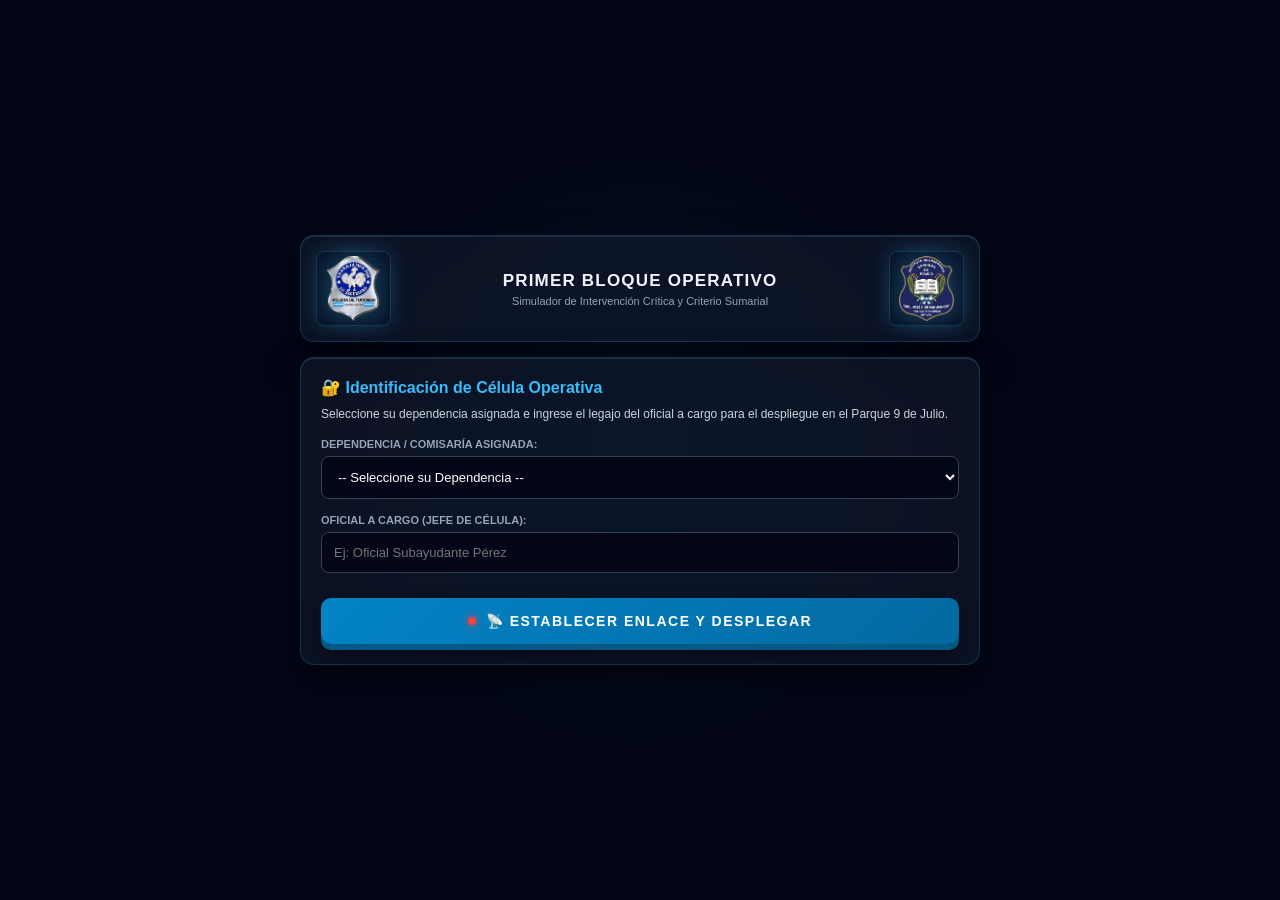
==== index.html @ 7510c579 "Rename INDEX.html to index.html" ====
<!DOCTYPE html>
<html lang="es">
<head>
    <meta charset="UTF-8">
    <meta name="viewport" content="width=device-width, initial-scale=1.0, maximum-scale=1.0, user-scalable=no">
    <title>Simulador Táctico Avanzado - IES Policial Tucumán</title>
    <link rel="stylesheet" href="style.css">
</head>
<body>

    <!-- EFECTO DE ILUMINACIÓN DINÁMICA DE FONDO (NEOFOTOGRAFÍA) -->
    <div class="ambient-glow"></div>

    <div class="tactical-container">
        <!-- HEADER INSTITUCIONAL CON LOS ESCUDOS .PNG -->
        <header class="tactical-header glass-panel">
            <div class="institucional-logos">
                <img src="LOGOPOLICIA.png" alt="Policía de Tucumán" class="inst-logo">
                <div class="header-titles">
                    <h1>Primer Bloque Operativo</h1>
                    <p>Simulador de Intervención Crítica y Criterio Sumarial</p>
                </div>
                <img src="LOGOIESP.png" alt="IES Policial" class="inst-logo">
            </div>
        </header>

        <!-- PANTALLA 1: REGISTRO DE CÉLULA TÁCTICA -->
        <section id="login-section" class="tactical-card glass-panel">
            <h2>🔐 Identificación de Célula Operativa</h2>
            <p class="desc-text">Seleccione su dependencia asignada e ingrese el legajo del oficial a cargo para el despliegue en el Parque 9 de Julio.</p>
            
            <form id="login-form">
                <label for="comisaria">Dependencia / Comisaría Asignada:</label>
                <select id="comisaria" class="tactical-input" required>
                    <option value="">-- Sincronizando Dependencias Oficiales --</option>
                </select>

                <label for="jefe">Oficial a Cargo (Jefe de Célula):</label>
                <input type="text" id="jefe" class="tactical-input" placeholder="Ej: Oficial Subayudante Pérez" required>

                <button type="submit" class="btn-tactical-3d">
                    <span class="led-indicator"></span> 📡 ESTABLECER ENLACE Y DESPLEGAR
                </button>
            </form>
        </section>

        <!-- PANTALLA 2: DASHBOARD DEL BLOQUE (BOTONES TÁCTILES GIGANTES 3D) -->
        <section id="dashboard-section" class="tactical-card glass-panel hidden">
            <div class="user-status-bar">
                <span>📍 <strong id="display-comisaria"></strong></span>
                <span>👤 <span id="display-jefe"></span></span>
                <span class="status-badge"><span class="led-indicator active"></span> EN TERRENO</span>
            </div>

            <h2>Panel de Estaciones Tácticas</h2>
            <p class="desc-text">Seleccione la estación de intervención correspondiente al primer bloque:</p>

            <div class="grid-stations">
                <button class="station-btn-giant" id="btn-mod-1" onclick="abrirModulo(1)">
                    <div class="station-led"></div>
                    <span class="st-num">ESTACIÓN 01</span>
                    <span class="st-title">Arribo, Perímetro y Control de Masas</span>
                </button>
                <button class="station-btn-giant" id="btn-mod-2" onclick="abrirModulo(2)">
                    <div class="station-led"></div>
                    <span class="st-num">ESTACIÓN 02</span>
                    <span class="st-title">Investigación Activa y Testigos Dubitativos</span>
                </button>
                <button class="station-btn-giant" id="btn-mod-3" onclick="abrirModulo(3)">
                    <div class="station-led"></div>
                    <span class="st-num">ESTACIÓN 03</span>
                    <span class="st-title">Fijación de Condiciones y Espacio Gris</span>
                </button>
                <button class="station-btn-giant" id="btn-mod-4" onclick="abrirModulo(4)">
                    <div class="station-led"></div>
                    <span class="st-num">ESTACIÓN 04</span>
                    <span class="st-title">Rigor Procesal y Trampas Sumariales</span>
                </button>
            </div>
        </section>

        <!-- PANTALLA 3: VISTA DE ESTACIÓN / MÓDULO -->
        <section id="station-modal" class="tactical-card glass-panel hidden">
            <button class="btn-back-3d" onclick="volverDashboard()">⬅ Volver al Panel General</button>
            <h2 id="mod-title" class="station-header-title"></h2>
            <div id="mod-body"></div>
        </section>
    </div>

    <!-- CANALES DE AUDIO INMERSIVO -->
    <audio id="sirena-audio" src="https://actions.google.com/sounds/v1/vehicles/police_car_whine_far_01.ogg"></audio>
    <audio id="radio-audio" src="https://actions.google.com/sounds/v1/alarms/beep_short.ogg"></audio>
    <audio id="beep-tactico" src="https://actions.google.com/sounds/v1/ui/button_click.ogg"></audio>

    <script src="app.js"></script>
</body>
</html>
---- style.css ----
/* ESTILOS GENERALES Y CINEMÁTICOS DE ÚLTIMA GENERACIÓN */
* {
    box-sizing: border-box;
    margin: 0;
    padding: 0;
    font-family: 'Segoe UI', Roboto, Helvetica, Arial, sans-serif;
}

body {
    background-color: #020617;
    color: #f8fafc;
    min-height: 100vh;
    display: flex;
    justify-content: center;
    align-items: center;
    padding: 10px;
    overflow-x: hidden;
    position: relative;
}

/* ILUMINACIÓN DINÁMICA DE FONDO (NEOFOTOGRAFÍA) */
.ambient-glow {
    position: absolute;
    width: 600px;
    height: 600px;
    background: radial-gradient(circle, rgba(14, 116, 144, 0.15) 0%, rgba(3, 7, 18, 0) 70%);
    top: 50%;
    left: 50%;
    transform: translate(-50%, -50%);
    z-index: 0;
    pointer-events: none;
}

.tactical-container {
    width: 100%;
    max-width: 680px;
    z-index: 1;
    display: flex;
    flex-direction: column;
    gap: 15px;
}

/* EFECTO GLASSMORPHISM (CRISTAL ESMERILADO) */
.glass-panel {
    background: rgba(15, 23, 42, 0.75);
    backdrop-filter: blur(16px);
    -webkit-backdrop-filter: blur(16px);
    border: 1px solid rgba(56, 189, 248, 0.2);
    box-shadow: 0 15px 35px rgba(0, 0, 0, 0.6), inset 0 1px 0 rgba(255, 255, 255, 0.1);
    border-radius: 14px;
    padding: 20px;
}

/* CABECERA INSTITUCIONAL CON CONTENEDOR DE ESCUDOS CORREGIDO */
.tactical-header {
    text-align: center;
    padding: 15px 15px;
}

.institucional-logos {
    display: flex;
    align-items: center;
    justify-content: space-between;
    gap: 10px;
    width: 100%;
}

.header-titles {
    flex-grow: 1;
    text-align: center;
    padding: 0 10px;
}

.inst-logo {
    width: 75px;
    height: 75px;
    object-fit: contain;
    filter: drop-shadow(0 0 10px rgba(56, 189, 248, 0.5));
    flex-shrink: 0;
    background: rgba(2, 6, 23, 0.4);
    padding: 4px;
    border-radius: 8px;
    border: 1px solid rgba(56, 189, 248, 0.2);
}

.tactical-header h1 {
    font-size: 17px;
    color: #f1f5f9;
    letter-spacing: 1.2px;
    text-transform: uppercase;
    margin-bottom: 4px;
}

.tactical-header p {
    font-size: 11px;
    color: #94a3b8;
}

/* FORMULARIOS Y SELECTORES */
.tactical-card h2 {
    font-size: 16px;
    color: #38bdf8;
    margin-bottom: 8px;
    display: flex;
    align-items: center;
    gap: 8px;
}

.desc-text {
    font-size: 12px;
    color: #cbd5e1;
    margin-bottom: 15px;
    line-height: 1.5;
}

label {
    display: block;
    font-size: 11px;
    font-weight: bold;
    color: #94a3b8;
    margin-bottom: 6px;
    text-transform: uppercase;
}

.tactical-input {
    width: 100%;
    background: #020617;
    border: 1px solid #334155;
    color: #fff;
    padding: 12px;
    border-radius: 8px;
    font-size: 13px;
    margin-bottom: 15px;
    outline: none;
    transition: all 0.3s ease;
}

.tactical-input:focus {
    border-color: #38bdf8;
    box-shadow: 0 0 12px rgba(56, 189, 248, 0.4);
}

/* BOTONES 3D TIPO GRAFÍA AUDACES DE ESCALA */
.btn-tactical-3d {
    width: 100%;
    background: linear-gradient(135deg, #0284c7 0%, #0369a1 100%);
    color: #fff;
    border: none;
    padding: 15px;
    border-radius: 10px;
    font-size: 14px;
    font-weight: 900;
    letter-spacing: 1.5px;
    text-transform: uppercase;
    cursor: pointer;
    box-shadow: 0 6px 0 #075985, 0 10px 20px rgba(0,0,0,0.5);
    transition: all 0.1s ease;
    display: flex;
    align-items: center;
    justify-content: center;
    gap: 10px;
    margin-top: 10px;
}

.btn-tactical-3d:active {
    transform: translateY(4px);
    box-shadow: 0 2px 0 #075985, 0 5px 10px rgba(0,0,0,0.5);
}

/* BOTONES TÁCTILES GIGANTES 3D PARA LAS ESTACIONES */
.grid-stations {
    display: flex;
    flex-direction: column;
    gap: 12px;
    margin-top: 15px;
}

.station-btn-giant {
    background: linear-gradient(135deg, #1e293b 0%, #0f172a 100%);
    border: 1px solid rgba(56, 189, 248, 0.3);
    border-left: 5px solid #38bdf8;
    padding: 18px 15px;
    border-radius: 10px;
    text-align: left;
    cursor: pointer;
    box-shadow: 0 5px 0 #020617, 0 8px 15px rgba(0,0,0,0.4);
    transition: all 0.2s ease;
    display: flex;
    flex-direction: column;
    gap: 4px;
    position: relative;
}

.station-btn-giant:active {
    transform: translateY(3px);
    box-shadow: 0 2px 0 #020617, 0 4px 8px rgba(0,0,0,0.4);
}

.station-btn-giant.completed {
    border-left-color: #10b981;
    background: linear-gradient(135deg, #064e3b 0%, #022c22 100%);
}

.st-num {
    font-size: 10px;
    font-weight: 800;
    color: #38bdf8;
    letter-spacing: 1px;
}

.station-btn-giant.completed .st-num {
    color: #34d399;
}

.st-title {
    font-size: 14px;
    font-weight: 800;
    color: #f8fafc;
}

/* INDICADORES LUMINOSOS (LEDS) */
.led-indicator {
    width: 8px;
    height: 8px;
    background-color: #ef4444;
    border-radius: 50%;
    box-shadow: 0 0 8px #ef4444;
    display: inline-block;
}

.led-indicator.active {
    background-color: #10b981;
    box-shadow: 0 0 10px #10b981;
}

/* CAJAS DE ESCENARIO Y CHECKBOXES TÁCTILES */
.scenario-box {
    background: #020617;
    border-left: 3px solid #38bdf8;
    padding: 12px;
    font-size: 12px;
    margin-bottom: 15px;
    border-radius: 0 8px 8px 0;
    color: #cbd5e1;
    line-height: 1.5;
}

.checkbox-label {
    display: flex;
    align-items: flex-start;
    gap: 10px;
    background: rgba(30, 41, 59, 0.5);
    border: 1px solid #334155;
    padding: 12px;
    border-radius: 8px;
    margin-bottom: 8px;
    font-size: 12px;
    cursor: pointer;
    transition: background 0.2s;
}

.checkbox-label:hover {
    background: rgba(56, 189, 248, 0.1);
    border-color: #38bdf8;
}

.checkbox-label input[type="checkbox"] {
    accent-color: #38bdf8;
    width: 16px;
    height: 16px;
    margin-top: 1px;
    cursor: pointer;
}

.btn-back-3d {
    background: #334155;
    color: #fff;
    border: none;
    padding: 8px 14px;
    border-radius: 6px;
    font-size: 11px;
    font-weight: bold;
    cursor: pointer;
    margin-bottom: 12px;
    box-shadow: 0 3px 0 #1e293b;
}

.user-status-bar {
    display: flex;
    justify-content: space-between;
    background: rgba(2, 6, 23, 0.6);
    padding: 10px 12px;
    border-radius: 8px;
    font-size: 11px;
    margin-bottom: 15px;
    border: 1px solid #1e293b;
}

.hidden { display: none !important; }
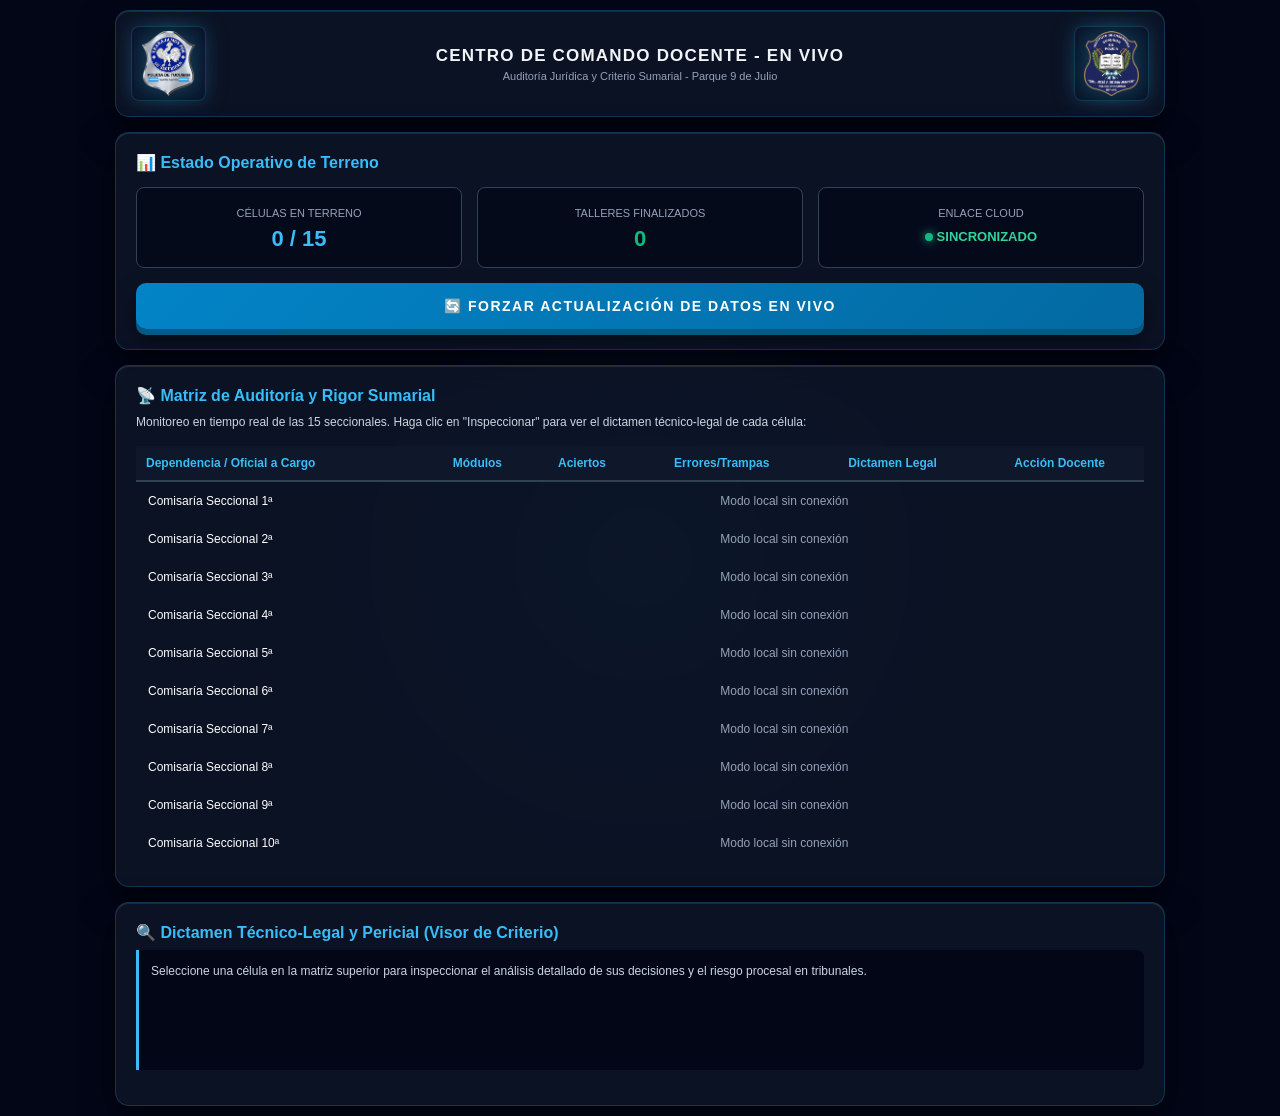
==== commit 8f63d2c8: "Update title and content for tactical simulator" ====
--- a/index.html
+++ b/index.html
@@ -3,95 +3,100 @@
 <head>
     <meta charset="UTF-8">
     <meta name="viewport" content="width=device-width, initial-scale=1.0, maximum-scale=1.0, user-scalable=no">
-    <title>Simulador Táctico Avanzado - IES Policial Tucumán</title>
+    <title>Centro de Comando Docente - Auditoría Táctica IES Policial</title>
     <link rel="stylesheet" href="style.css">
 </head>
 <body>
 
-    <!-- EFECTO DE ILUMINACIÓN DINÁMICA DE FONDO (NEOFOTOGRAFÍA) -->
     <div class="ambient-glow"></div>
 
-    <div class="tactical-container">
-        <!-- HEADER INSTITUCIONAL CON LOS ESCUDOS .PNG -->
+    <div class="tactical-container" style="max-width: 1050px;">
+        <!-- HEADER DEL INSTRUCTOR -->
         <header class="tactical-header glass-panel">
             <div class="institucional-logos">
                 <img src="LOGOPOLICIA.png" alt="Policía de Tucumán" class="inst-logo">
                 <div class="header-titles">
-                    <h1>Primer Bloque Operativo</h1>
-                    <p>Simulador de Intervención Crítica y Criterio Sumarial</p>
+                    <h1>Centro de Comando Docente - En Vivo</h1>
+                    <p>Auditoría Jurídica y Criterio Sumarial - Parque 9 de Julio</p>
                 </div>
                 <img src="LOGOIESP.png" alt="IES Policial" class="inst-logo">
             </div>
         </header>
 
-        <!-- PANTALLA 1: REGISTRO DE CÉLULA TÁCTICA -->
-        <section id="login-section" class="tactical-card glass-panel">
-            <h2>🔐 Identificación de Célula Operativa</h2>
-            <p class="desc-text">Seleccione su dependencia asignada e ingrese el legajo del oficial a cargo para el despliegue en el Parque 9 de Julio.</p>
-            
-            <form id="login-form">
-                <label for="comisaria">Dependencia / Comisaría Asignada:</label>
-                <select id="comisaria" class="tactical-input" required>
-                    <option value="">-- Sincronizando Dependencias Oficiales --</option>
-                </select>
+        <!-- PANEL DE ESTADÍSTICAS Y BOTÓN TÁCTIL -->
+        <section class="tactical-card glass-panel">
+            <h2>📊 Estado Operativo de Terreno</h2>
+            <div style="display: grid; grid-template-columns: repeat(auto-fit, minmax(200px, 1fr)); gap: 15px; margin-top: 15px;">
+                <div style="background: rgba(2, 6, 23, 0.6); padding: 15px; border-radius: 8px; border: 1px solid #334155; text-align: center;">
+                    <span style="font-size: 11px; color: #94a3b8; text-transform: uppercase;">Células en Terreno</span>
+                    <h3 id="stat-activas" style="font-size: 22px; color: #38bdf8; margin-top: 5px;">0 / 15</h3>
+                </div>
+                <div style="background: rgba(2, 6, 23, 0.6); padding: 15px; border-radius: 8px; border: 1px solid #334155; text-align: center;">
+                    <span style="font-size: 11px; color: #94a3b8; text-transform: uppercase;">Talleres Finalizados</span>
+                    <h3 id="stat-finalizados" style="font-size: 22px; color: #10b981; margin-top: 5px;">0</h3>
+                </div>
+                <div style="background: rgba(2, 6, 23, 0.6); padding: 15px; border-radius: 8px; border: 1px solid #334155; text-align: center;">
+                    <span style="font-size: 11px; color: #94a3b8; text-transform: uppercase;">Enlace Cloud</span>
+                    <h3 style="font-size: 13px; color: #34d399; margin-top: 8px;"><span class="led-indicator active"></span> SINCRONIZADO</h3>
+                </div>
+            </div>
 
-                <label for="jefe">Oficial a Cargo (Jefe de Célula):</label>
-                <input type="text" id="jefe" class="tactical-input" placeholder="Ej: Oficial Subayudante Pérez" required>
-
-                <button type="submit" class="btn-tactical-3d">
-                    <span class="led-indicator"></span> 📡 ESTABLECER ENLACE Y DESPLEGAR
-                </button>
-            </form>
+            <!-- BOTÓN TÁCTIL DE ACTUALIZACIÓN MANUAL -->
+            <button type="button" class="btn-tactical-3d" style="margin-top: 15px;" onclick="forzarActualizacionManual()">
+                🔄 FORZAR ACTUALIZACIÓN DE DATOS EN VIVO
+            </button>
         </section>
 
-        <!-- PANTALLA 2: DASHBOARD DEL BLOQUE (BOTONES TÁCTILES GIGANTES 3D) -->
-        <section id="dashboard-section" class="tactical-card glass-panel hidden">
-            <div class="user-status-bar">
-                <span>📍 <strong id="display-comisaria"></strong></span>
-                <span>👤 <span id="display-jefe"></span></span>
-                <span class="status-badge"><span class="led-indicator active"></span> EN TERRENO</span>
-            </div>
+        <!-- MATRIZ DE AUDITORÍA Y RIGOR SUMARIAL -->
+        <section class="tactical-card glass-panel">
+            <h2>📡 Matriz de Auditoría y Rigor Sumarial</h2>
+            <p class="desc-text">Monitoreo en tiempo real de las 15 seccionales. Haga clic en "Inspeccionar" para ver el dictamen técnico-legal de cada célula:</p>
 
-            <h2>Panel de Estaciones Tácticas</h2>
-            <p class="desc-text">Seleccione la estación de intervención correspondiente al primer bloque:</p>
-
-            <div class="grid-stations">
-                <button class="station-btn-giant" id="btn-mod-1" onclick="abrirModulo(1)">
-                    <div class="station-led"></div>
-                    <span class="st-num">ESTACIÓN 01</span>
-                    <span class="st-title">Arribo, Perímetro y Control de Masas</span>
-                </button>
-                <button class="station-btn-giant" id="btn-mod-2" onclick="abrirModulo(2)">
-                    <div class="station-led"></div>
-                    <span class="st-num">ESTACIÓN 02</span>
-                    <span class="st-title">Investigación Activa y Testigos Dubitativos</span>
-                </button>
-                <button class="station-btn-giant" id="btn-mod-3" onclick="abrirModulo(3)">
-                    <div class="station-led"></div>
-                    <span class="st-num">ESTACIÓN 03</span>
-                    <span class="st-title">Fijación de Condiciones y Espacio Gris</span>
-                </button>
-                <button class="station-btn-giant" id="btn-mod-4" onclick="abrirModulo(4)">
-                    <div class="station-led"></div>
-                    <span class="st-num">ESTACIÓN 04</span>
-                    <span class="st-title">Rigor Procesal y Trampas Sumariales</span>
-                </button>
+            <div style="overflow-x: auto; margin-top: 15px; max-height: 420px; overflow-y: auto;">
+                <table style="width: 100%; border-collapse: collapse; font-size: 12px; text-align: left;">
+                    <thead>
+                        <tr style="border-bottom: 2px solid #334155; color: #38bdf8; position: sticky; top: 0; background: #0f172a;">
+                            <th style="padding: 10px;">Dependencia / Oficial a Cargo</th>
+                            <th style="padding: 10px; text-align: center;">Módulos</th>
+                            <th style="padding: 10px; text-align: center;">Aciertos</th>
+                            <th style="padding: 10px; text-align: center;">Errores/Trampas</th>
+                            <th style="padding: 10px; text-align: center;">Dictamen Legal</th>
+                            <th style="padding: 10px; text-align: center;">Acción Docente</th>
+                        </tr>
+                    </thead>
+                    <tbody id="live-table-body">
+                        <!-- Inyectado dinámicamente por app.js -->
+                    </tbody>
+                </table>
             </div>
         </section>
 
-        <!-- PANTALLA 3: VISTA DE ESTACIÓN / MÓDULO -->
-        <section id="station-modal" class="tactical-card glass-panel hidden">
-            <button class="btn-back-3d" onclick="volverDashboard()">⬅ Volver al Panel General</button>
-            <h2 id="mod-title" class="station-header-title"></h2>
-            <div id="mod-body"></div>
+        <!-- PANEL DE ANÁLISIS JURÍDICO Y PERICIAL -->
+        <section class="tactical-card glass-panel">
+            <h2>🔍 Dictamen Técnico-Legal y Pericial (Visor de Criterio)</h2>
+            <div class="scenario-box" id="live-analysis-box" style="min-height: 120px;">
+                Seleccione una célula en la matriz superior para inspeccionar el análisis detallado de sus decisiones y el riesgo procesal en tribunales.
+            </div>
         </section>
     </div>
 
-    <!-- CANALES DE AUDIO INMERSIVO -->
-    <audio id="sirena-audio" src="https://actions.google.com/sounds/v1/vehicles/police_car_whine_far_01.ogg"></audio>
-    <audio id="radio-audio" src="https://actions.google.com/sounds/v1/alarms/beep_short.ogg"></audio>
-    <audio id="beep-tactico" src="https://actions.google.com/sounds/v1/ui/button_click.ogg"></audio>
-
+    <!-- SCRIPT MAESTRO UNIFICADO -->
     <script src="app.js"></script>
+    <script>
+        // Función de apoyo para forzar actualización manual desde el celular
+        function forzarActualizacionManual() {
+            const btn = document.querySelector('.btn-tactical-3d');
+            let originalText = btn.innerHTML;
+            btn.innerHTML = "⏳ CONSULTANDO NUBE...";
+            
+            if(typeof actualizarMonitoreoEnVivo === 'function') {
+                actualizarMonitoreoEnVivo();
+            }
+            
+            setTimeout(() => {
+                btn.innerHTML = originalText;
+            }, 800);
+        }
+    </script>
 </body>
 </html>
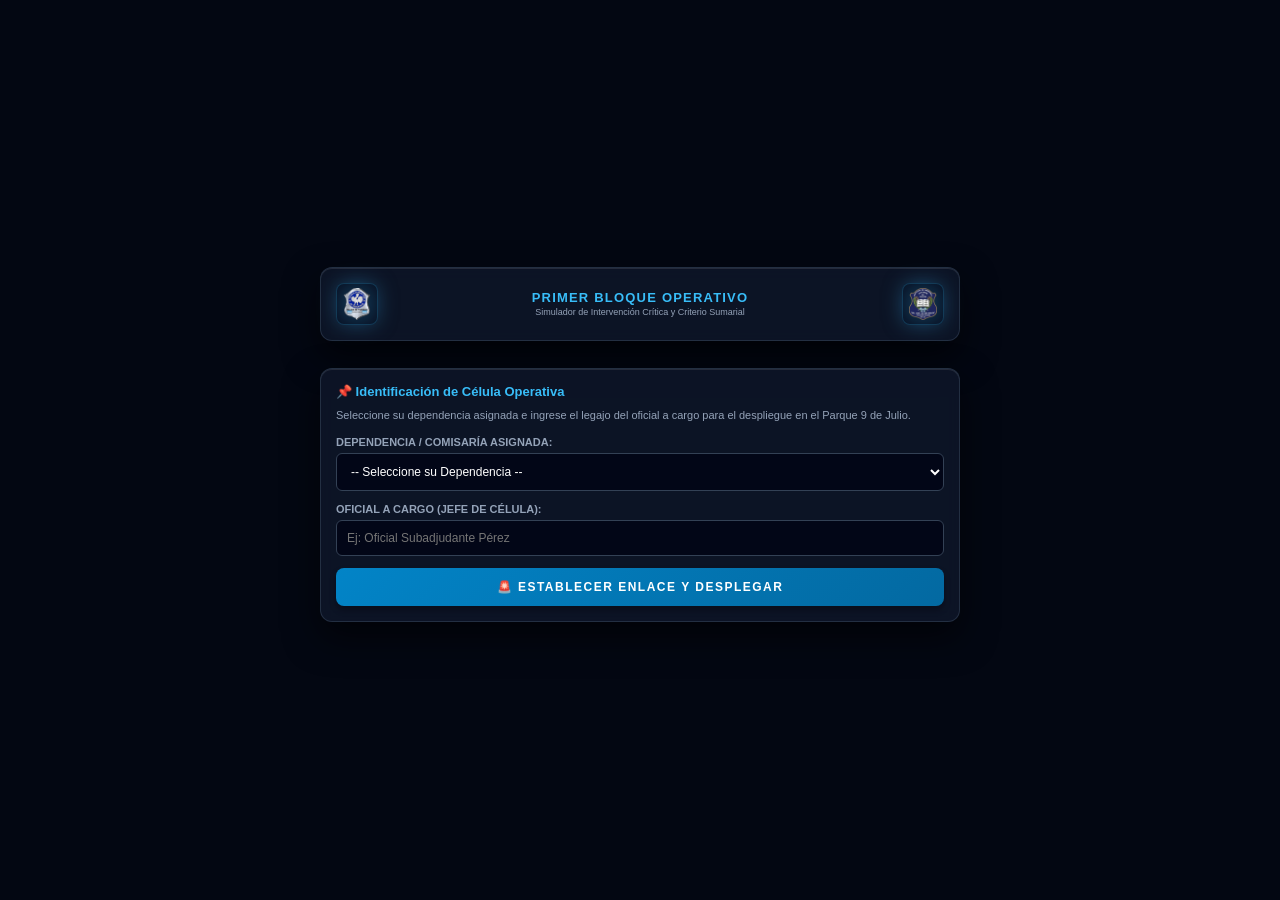
==== commit a057fc6e: "Update index.html" ====
--- a/index.html
+++ b/index.html
@@ -3,100 +3,237 @@
 <head>
     <meta charset="UTF-8">
     <meta name="viewport" content="width=device-width, initial-scale=1.0, maximum-scale=1.0, user-scalable=no">
-    <title>Centro de Comando Docente - Auditoría Táctica IES Policial</title>
+    <title>Primer Bloque Operativo - Simulador IES Policial</title>
     <link rel="stylesheet" href="style.css">
+    <style>
+        /* Ajustes específicos para rendimiento y visualización móvil */
+        body {
+            margin: 0;
+            padding: 10px;
+            background-color: #030712;
+            color: #f8fafc;
+            font-family: system-ui, -apple-system, sans-serif;
+        }
+        .tactical-container {
+            width: 100%;
+            max-width: 650px;
+            margin: 0 auto;
+            padding: 5px;
+            box-sizing: border-box;
+        }
+        .glass-panel {
+            background: rgba(15, 23, 42, 0.85);
+            backdrop-filter: blur(8px);
+            border: 1px solid rgba(51, 65, 85, 0.6);
+            border-radius: 12px;
+            padding: 15px;
+            margin-bottom: 12px;
+            box-sizing: border-box;
+        }
+        .institucional-logos {
+            display: flex;
+            align-items: center;
+            justify-content: space-between;
+            gap: 8px;
+        }
+        .inst-logo {
+            width: 42px;
+            height: 42px;
+            object-fit: contain;
+        }
+        .header-titles h1 {
+            font-size: 13px;
+            margin: 0;
+            color: #38bdf8;
+            text-align: center;
+            text-transform: uppercase;
+        }
+        .header-titles p {
+            font-size: 9px;
+            margin: 2px 0 0 0;
+            color: #94a3b8;
+            text-align: center;
+        }
+        .form-group {
+            margin-bottom: 12px;
+        }
+        .form-group label {
+            display: block;
+            font-size: 11px;
+            color: #94a3b8;
+            text-transform: uppercase;
+            margin-bottom: 5px;
+            font-weight: bold;
+        }
+        .form-group select, .form-group input {
+            width: 100%;
+            padding: 10px;
+            background: #020617;
+            border: 1px solid #334155;
+            color: #fff;
+            border-radius: 6px;
+            font-size: 12px;
+            box-sizing: border-box;
+        }
+        .btn-tactical-3d {
+            width: 100%;
+            background: linear-gradient(135deg, #0284c7, #0369a1);
+            color: white;
+            border: none;
+            padding: 12px;
+            border-radius: 8px;
+            font-weight: bold;
+            font-size: 12px;
+            text-transform: uppercase;
+            cursor: pointer;
+            box-shadow: 0 4px 6px rgba(0,0,0,0.3);
+            margin-top: 10px;
+        }
+        .station-btn {
+            width: 100%;
+            background: rgba(15, 23, 42, 0.9);
+            border: 1px solid #0284c7;
+            color: #f8fafc;
+            padding: 14px;
+            border-radius: 8px;
+            text-align: left;
+            margin-bottom: 10px;
+            cursor: pointer;
+            transition: all 0.2s;
+        }
+        .station-btn.completed {
+            border-color: #10b981;
+            background: rgba(16, 185, 129, 0.1);
+        }
+        .station-btn h3 {
+            margin: 0 0 4px 0;
+            font-size: 13px;
+            color: #38bdf8;
+        }
+        .station-btn p {
+            margin: 0;
+            font-size: 10px;
+            color: #94a3b8;
+        }
+        .checkbox-label {
+            display: flex;
+            align-items: flex-start;
+            gap: 10px;
+            background: rgba(2, 6, 23, 0.6);
+            padding: 10px;
+            border-radius: 6px;
+            border: 1px solid #334155;
+            margin-bottom: 8px;
+            font-size: 11px;
+            line-height: 1.4;
+            cursor: pointer;
+        }
+        .checkbox-label input[type="checkbox"] {
+            margin-top: 2px;
+            transform: scale(1.2);
+        }
+        .scenario-box {
+            background: rgba(2, 6, 23, 0.8);
+            border: 1px solid #0284c7;
+            padding: 12px;
+            border-radius: 8px;
+            font-size: 11px;
+            line-height: 1.5;
+            margin-bottom: 12px;
+            color: #e2e8f0;
+        }
+        .hidden { display: none !important; }
+    </style>
 </head>
 <body>
 
-    <div class="ambient-glow"></div>
-
-    <div class="tactical-container" style="max-width: 1050px;">
-        <!-- HEADER DEL INSTRUCTOR -->
+    <!-- EFECTOS DE AUDIO Y AMBIENTE -->
+    <audio id="sirena-audio" src="https://actions.google.com/sounds/v1/alarms/emergency_sirens_short.ogg"></audio>
+    <audio id="beep-tactico" src="https://actions.google.com/sounds/v1/ui/button_click.ogg"></audio>
+
+    <div class="tactical-container">
+        
+        <!-- HEADER INSTITUCIONAL -->
         <header class="tactical-header glass-panel">
             <div class="institucional-logos">
-                <img src="LOGOPOLICIA.png" alt="Policía de Tucumán" class="inst-logo">
+                <img src="LOGOPOLICIA.png" alt="Policía" class="inst-logo">
                 <div class="header-titles">
-                    <h1>Centro de Comando Docente - En Vivo</h1>
-                    <p>Auditoría Jurídica y Criterio Sumarial - Parque 9 de Julio</p>
+                    <h1>Primer Bloque Operativo</h1>
+                    <p>Simulador de Intervención Crítica y Criterio Sumarial</p>
                 </div>
-                <img src="LOGOIESP.png" alt="IES Policial" class="inst-logo">
+                <img src="LOGOIESP.png" alt="IESP" class="inst-logo">
             </div>
         </header>
 
-        <!-- PANEL DE ESTADÍSTICAS Y BOTÓN TÁCTIL -->
-        <section class="tactical-card glass-panel">
-            <h2>📊 Estado Operativo de Terreno</h2>
-            <div style="display: grid; grid-template-columns: repeat(auto-fit, minmax(200px, 1fr)); gap: 15px; margin-top: 15px;">
-                <div style="background: rgba(2, 6, 23, 0.6); padding: 15px; border-radius: 8px; border: 1px solid #334155; text-align: center;">
-                    <span style="font-size: 11px; color: #94a3b8; text-transform: uppercase;">Células en Terreno</span>
-                    <h3 id="stat-activas" style="font-size: 22px; color: #38bdf8; margin-top: 5px;">0 / 15</h3>
+        <!-- SECCIÓN 1: LOGIN DE CADETES -->
+        <section id="login-section" class="tactical-card glass-panel">
+            <h2 style="font-size: 13px; margin: 0 0 10px 0; color: #38bdf8;">📌 Identificación de Célula Operativa</h2>
+            <p style="font-size: 11px; color: #94a3b8; margin-bottom: 15px;">Seleccione su dependencia asignada e ingrese el legajo del oficial a cargo para el despliegue en el Parque 9 de Julio.</p>
+            
+            <form id="login-form">
+                <div class="form-group">
+                    <label for="comisaria">Dependencia / Comisaría Asignada:</label>
+                    <select id="comisaria" required>
+                        <!-- Inyectado por app.js -->
+                    </select>
                 </div>
-                <div style="background: rgba(2, 6, 23, 0.6); padding: 15px; border-radius: 8px; border: 1px solid #334155; text-align: center;">
-                    <span style="font-size: 11px; color: #94a3b8; text-transform: uppercase;">Talleres Finalizados</span>
-                    <h3 id="stat-finalizados" style="font-size: 22px; color: #10b981; margin-top: 5px;">0</h3>
+
+                <div class="form-group">
+                    <label for="jefe">Oficial a Cargo (Jefe de Célula):</label>
+                    <input type="text" id="jefe" placeholder="Ej: Oficial Subadjudante Pérez" required>
                 </div>
-                <div style="background: rgba(2, 6, 23, 0.6); padding: 15px; border-radius: 8px; border: 1px solid #334155; text-align: center;">
-                    <span style="font-size: 11px; color: #94a3b8; text-transform: uppercase;">Enlace Cloud</span>
-                    <h3 style="font-size: 13px; color: #34d399; margin-top: 8px;"><span class="led-indicator active"></span> SINCRONIZADO</h3>
-                </div>
-            </div>
-
-            <!-- BOTÓN TÁCTIL DE ACTUALIZACIÓN MANUAL -->
-            <button type="button" class="btn-tactical-3d" style="margin-top: 15px;" onclick="forzarActualizacionManual()">
-                🔄 FORZAR ACTUALIZACIÓN DE DATOS EN VIVO
-            </button>
+
+                <button type="submit" class="btn-tactical-3d">
+                    🚨 Establecer Enlace y Desplegar
+                </button>
+            </form>
         </section>
 
-        <!-- MATRIZ DE AUDITORÍA Y RIGOR SUMARIAL -->
-        <section class="tactical-card glass-panel">
-            <h2>📡 Matriz de Auditoría y Rigor Sumarial</h2>
-            <p class="desc-text">Monitoreo en tiempo real de las 15 seccionales. Haga clic en "Inspeccionar" para ver el dictamen técnico-legal de cada célula:</p>
-
-            <div style="overflow-x: auto; margin-top: 15px; max-height: 420px; overflow-y: auto;">
-                <table style="width: 100%; border-collapse: collapse; font-size: 12px; text-align: left;">
-                    <thead>
-                        <tr style="border-bottom: 2px solid #334155; color: #38bdf8; position: sticky; top: 0; background: #0f172a;">
-                            <th style="padding: 10px;">Dependencia / Oficial a Cargo</th>
-                            <th style="padding: 10px; text-align: center;">Módulos</th>
-                            <th style="padding: 10px; text-align: center;">Aciertos</th>
-                            <th style="padding: 10px; text-align: center;">Errores/Trampas</th>
-                            <th style="padding: 10px; text-align: center;">Dictamen Legal</th>
-                            <th style="padding: 10px; text-align: center;">Acción Docente</th>
-                        </tr>
-                    </thead>
-                    <tbody id="live-table-body">
-                        <!-- Inyectado dinámicamente por app.js -->
-                    </tbody>
-                </table>
-            </div>
+        <!-- SECCIÓN 2: DASHBOARD DE ESTACIONES (BLOQUES) -->
+        <section id="dashboard-section" class="tactical-card glass-panel hidden">
+            <div style="background: rgba(2, 6, 23, 0.6); padding: 10px; border-radius: 8px; border: 1px solid #334155; margin-bottom: 12px; font-size: 11px;">
+                <span style="color: #38bdf8; font-weight: bold;" id="display-comisaria">Dependencia</span><br>
+                <span style="color: #94a3b8;">Oficial a Cargo: <strong id="display-jefe" style="color: #fff;">Jefe</strong></span>
+            </div>
+
+            <h2 style="font-size: 13px; margin: 0 0 10px 0; color: #38bdf8;">Panel de Estaciones Tácticas</h2>
+            <p style="font-size: 10px; color: #94a3b8; margin-bottom: 12px;">Seleccione la estación de intervención correspondiente al primer bloque:</p>
+
+            <button id="btn-mod-1" class="station-btn" onclick="abrirModulo(1)">
+                <h3>ESTACIÓN 01</h3>
+                <p>Arribo, Perímetro y Control de Masas</p>
+            </button>
+
+            <button id="btn-mod-2" class="station-btn" onclick="abrirModulo(2)">
+                <h3>ESTACIÓN 02</h3>
+                <p>Investigación Activa y Testigos Dubitativos</p>
+            </button>
+
+            <button id="btn-mod-3" class="station-btn" onclick="abrirModulo(3)">
+                <h3>ESTACIÓN 03</h3>
+                <p>Fijación de Condiciones y Espacio Gris</p>
+            </button>
+
+            <button id="btn-mod-4" class="station-btn" onclick="abrirModulo(4)">
+                <h3>ESTACIÓN 04</h3>
+                <p>Rigor Procesal y Trampas Sumariales</p>
+            </button>
         </section>
 
-        <!-- PANEL DE ANÁLISIS JURÍDICO Y PERICIAL -->
-        <section class="tactical-card glass-panel">
-            <h2>🔍 Dictamen Técnico-Legal y Pericial (Visor de Criterio)</h2>
-            <div class="scenario-box" id="live-analysis-box" style="min-height: 120px;">
-                Seleccione una célula en la matriz superior para inspeccionar el análisis detallado de sus decisiones y el riesgo procesal en tribunales.
+        <!-- MODAL DE ESTACIONES / PREGUNTAS -->
+        <section id="station-modal" class="tactical-card glass-panel hidden">
+            <div style="display: flex; justify-content: space-between; align-items: center; margin-bottom: 10px;">
+                <h2 id="mod-title" style="font-size: 13px; margin: 0; color: #38bdf8;">Módulo</h2>
+                <button onclick="volverDashboard()" style="background: #334155; border: none; color: #fff; padding: 4px 8px; border-radius: 4px; font-size: 10px; cursor: pointer;">⬅ Volver</button>
+            </div>
+            <div id="mod-body">
+                <!-- Inyectado dinámicamente por app.js -->
             </div>
         </section>
+
     </div>
 
-    <!-- SCRIPT MAESTRO UNIFICADO -->
+    <!-- SCRIPT DE CONTROL -->
     <script src="app.js"></script>
-    <script>
-        // Función de apoyo para forzar actualización manual desde el celular
-        function forzarActualizacionManual() {
-            const btn = document.querySelector('.btn-tactical-3d');
-            let originalText = btn.innerHTML;
-            btn.innerHTML = "⏳ CONSULTANDO NUBE...";
-            
-            if(typeof actualizarMonitoreoEnVivo === 'function') {
-                actualizarMonitoreoEnVivo();
-            }
-            
-            setTimeout(() => {
-                btn.innerHTML = originalText;
-            }, 800);
-        }
-    </script>
 </body>
 </html>
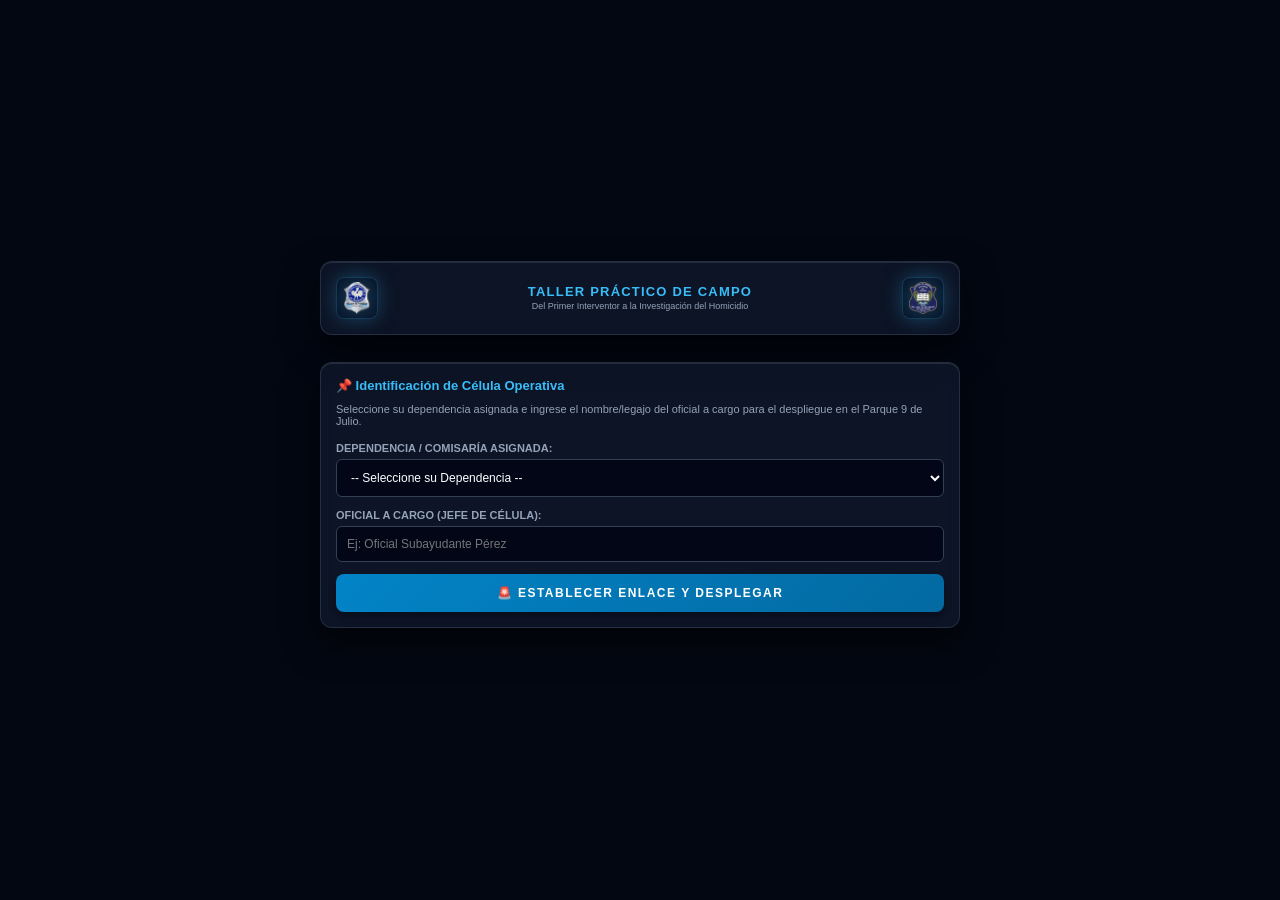
==== commit 7ae4a177: "Update index.html" ====
--- a/index.html
+++ b/index.html
@@ -3,10 +3,9 @@
 <head>
     <meta charset="UTF-8">
     <meta name="viewport" content="width=device-width, initial-scale=1.0, maximum-scale=1.0, user-scalable=no">
-    <title>Primer Bloque Operativo - Simulador IES Policial</title>
+    <title>Taller Práctico - Simulador IES Policial</title>
     <link rel="stylesheet" href="style.css">
     <style>
-        /* Ajustes específicos para rendimiento y visualización móvil */
         body {
             margin: 0;
             padding: 10px;
@@ -147,40 +146,36 @@
 </head>
 <body>
 
-    <!-- EFECTOS DE AUDIO Y AMBIENTE -->
     <audio id="sirena-audio" src="https://actions.google.com/sounds/v1/alarms/emergency_sirens_short.ogg"></audio>
     <audio id="beep-tactico" src="https://actions.google.com/sounds/v1/ui/button_click.ogg"></audio>
 
     <div class="tactical-container">
         
-        <!-- HEADER INSTITUCIONAL -->
         <header class="tactical-header glass-panel">
             <div class="institucional-logos">
                 <img src="LOGOPOLICIA.png" alt="Policía" class="inst-logo">
                 <div class="header-titles">
-                    <h1>Primer Bloque Operativo</h1>
-                    <p>Simulador de Intervención Crítica y Criterio Sumarial</p>
+                    <h1>Taller Práctico de Campo</h1>
+                    <p>Del Primer Interventor a la Investigación del Homicidio</p>
                 </div>
                 <img src="LOGOIESP.png" alt="IESP" class="inst-logo">
             </div>
         </header>
 
-        <!-- SECCIÓN 1: LOGIN DE CADETES -->
         <section id="login-section" class="tactical-card glass-panel">
             <h2 style="font-size: 13px; margin: 0 0 10px 0; color: #38bdf8;">📌 Identificación de Célula Operativa</h2>
-            <p style="font-size: 11px; color: #94a3b8; margin-bottom: 15px;">Seleccione su dependencia asignada e ingrese el legajo del oficial a cargo para el despliegue en el Parque 9 de Julio.</p>
+            <p style="font-size: 11px; color: #94a3b8; margin-bottom: 15px;">Seleccione su dependencia asignada e ingrese el nombre/legajo del oficial a cargo para el despliegue en el Parque 9 de Julio.</p>
             
             <form id="login-form">
                 <div class="form-group">
                     <label for="comisaria">Dependencia / Comisaría Asignada:</label>
                     <select id="comisaria" required>
-                        <!-- Inyectado por app.js -->
                     </select>
                 </div>
 
                 <div class="form-group">
                     <label for="jefe">Oficial a Cargo (Jefe de Célula):</label>
-                    <input type="text" id="jefe" placeholder="Ej: Oficial Subadjudante Pérez" required>
+                    <input type="text" id="jefe" placeholder="Ej: Oficial Subayudante Pérez" required>
                 </div>
 
                 <button type="submit" class="btn-tactical-3d">
@@ -189,15 +184,14 @@
             </form>
         </section>
 
-        <!-- SECCIÓN 2: DASHBOARD DE ESTACIONES (BLOQUES) -->
         <section id="dashboard-section" class="tactical-card glass-panel hidden">
             <div style="background: rgba(2, 6, 23, 0.6); padding: 10px; border-radius: 8px; border: 1px solid #334155; margin-bottom: 12px; font-size: 11px;">
                 <span style="color: #38bdf8; font-weight: bold;" id="display-comisaria">Dependencia</span><br>
                 <span style="color: #94a3b8;">Oficial a Cargo: <strong id="display-jefe" style="color: #fff;">Jefe</strong></span>
             </div>
 
-            <h2 style="font-size: 13px; margin: 0 0 10px 0; color: #38bdf8;">Panel de Estaciones Tácticas</h2>
-            <p style="font-size: 10px; color: #94a3b8; margin-bottom: 12px;">Seleccione la estación de intervención correspondiente al primer bloque:</p>
+            <h2 style="font-size: 13px; margin: 0 0 10px 0; color: #38bdf8;">Panel de Estaciones Operativas</h2>
+            <p style="font-size: 10px; color: #94a3b8; margin-bottom: 12px;">Seleccione la estación de intervención táctico-sumarial:</p>
 
             <button id="btn-mod-1" class="station-btn" onclick="abrirModulo(1)">
                 <h3>ESTACIÓN 01</h3>
@@ -216,24 +210,21 @@
 
             <button id="btn-mod-4" class="station-btn" onclick="abrirModulo(4)">
                 <h3>ESTACIÓN 04</h3>
-                <p>Rigor Procesal y Trampas Sumariales</p>
+                <p>Intervención del Ilícito, Actuaciones y Trazabilidad</p>
             </button>
         </section>
 
-        <!-- MODAL DE ESTACIONES / PREGUNTAS -->
         <section id="station-modal" class="tactical-card glass-panel hidden">
             <div style="display: flex; justify-content: space-between; align-items: center; margin-bottom: 10px;">
                 <h2 id="mod-title" style="font-size: 13px; margin: 0; color: #38bdf8;">Módulo</h2>
                 <button onclick="volverDashboard()" style="background: #334155; border: none; color: #fff; padding: 4px 8px; border-radius: 4px; font-size: 10px; cursor: pointer;">⬅ Volver</button>
             </div>
             <div id="mod-body">
-                <!-- Inyectado dinámicamente por app.js -->
             </div>
         </section>
 
     </div>
 
-    <!-- SCRIPT DE CONTROL -->
     <script src="app.js"></script>
 </body>
 </html>
